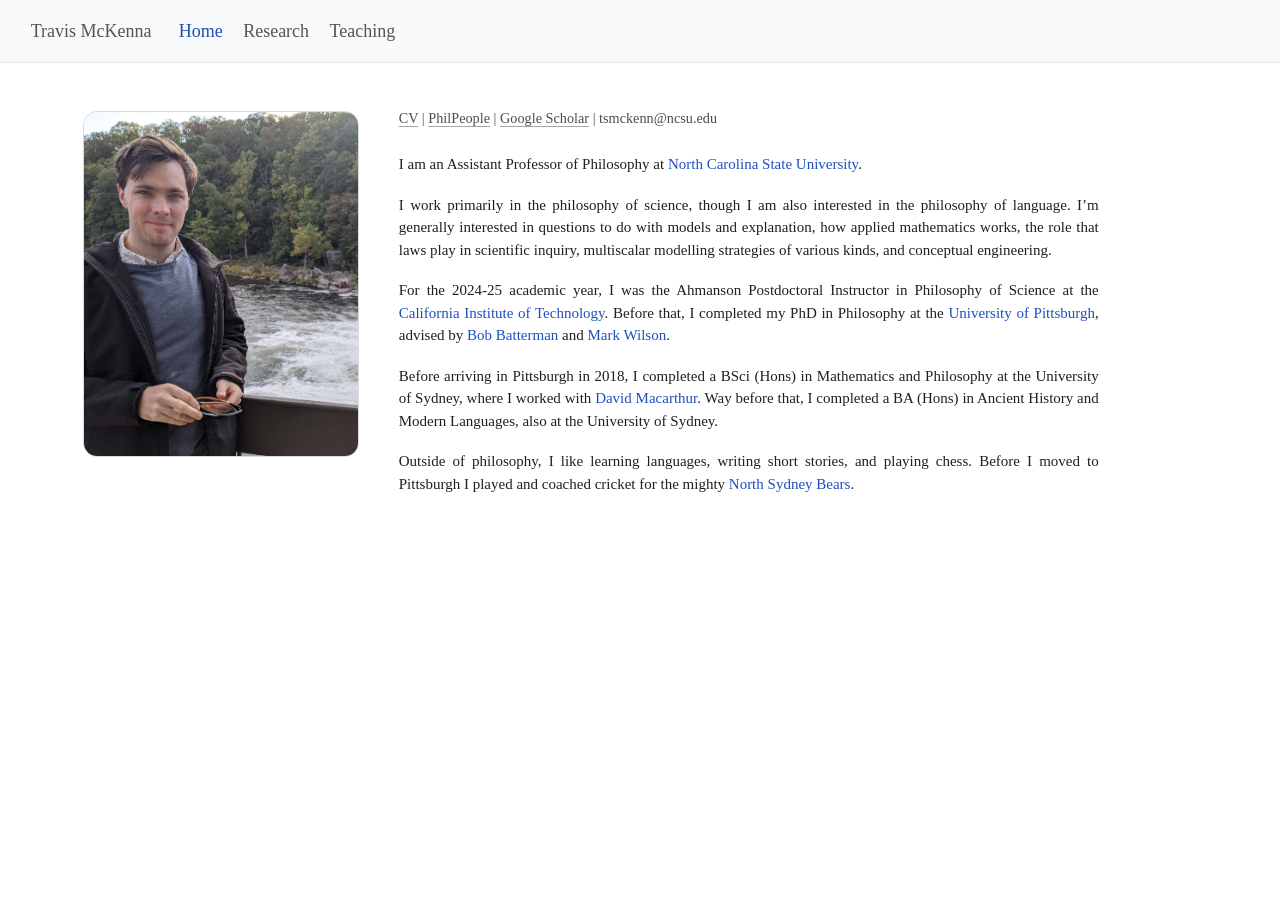
==== index.html @ 8fc80655 "Initial site" ====
<!DOCTYPE html>
<html xmlns="http://www.w3.org/1999/xhtml" lang="en" xml:lang="en"><head>

<meta charset="utf-8">
<meta name="generator" content="quarto-1.8.27">

<meta name="viewport" content="width=device-width, initial-scale=1.0, user-scalable=yes">


<title>Travis McKenna</title>
<style>
code{white-space: pre-wrap;}
span.smallcaps{font-variant: small-caps;}
div.columns{display: flex; gap: min(4vw, 1.5em);}
div.column{flex: auto; overflow-x: auto;}
div.hanging-indent{margin-left: 1.5em; text-indent: -1.5em;}
ul.task-list{list-style: none;}
ul.task-list li input[type="checkbox"] {
  width: 0.8em;
  margin: 0 0.8em 0.2em -1em; /* quarto-specific, see https://github.com/quarto-dev/quarto-cli/issues/4556 */ 
  vertical-align: middle;
}
</style>


<script src="site_libs/quarto-nav/quarto-nav.js"></script>
<script src="site_libs/quarto-nav/headroom.min.js"></script>
<script src="site_libs/clipboard/clipboard.min.js"></script>
<script src="site_libs/quarto-html/quarto.js" type="module"></script>
<script src="site_libs/quarto-html/tabsets/tabsets.js" type="module"></script>
<script src="site_libs/quarto-html/axe/axe-check.js" type="module"></script>
<script src="site_libs/quarto-html/popper.min.js"></script>
<script src="site_libs/quarto-html/tippy.umd.min.js"></script>
<script src="site_libs/quarto-html/anchor.min.js"></script>
<link href="site_libs/quarto-html/tippy.css" rel="stylesheet">
<link href="site_libs/quarto-html/quarto-syntax-highlighting-ed96de9b727972fe78a7b5d16c58bf87.css" rel="stylesheet" id="quarto-text-highlighting-styles">
<script src="site_libs/bootstrap/bootstrap.min.js"></script>
<link href="site_libs/bootstrap/bootstrap-icons.css" rel="stylesheet">
<link href="site_libs/bootstrap/bootstrap-61cd70adf5b8c1949b18c0fe842f1883.min.css" rel="stylesheet" append-hash="true" id="quarto-bootstrap" data-mode="light">
<script id="quarto-search-options" type="application/json">{
  "language": {
    "search-no-results-text": "No results",
    "search-matching-documents-text": "matching documents",
    "search-copy-link-title": "Copy link to search",
    "search-hide-matches-text": "Hide additional matches",
    "search-more-match-text": "more match in this document",
    "search-more-matches-text": "more matches in this document",
    "search-clear-button-title": "Clear",
    "search-text-placeholder": "",
    "search-detached-cancel-button-title": "Cancel",
    "search-submit-button-title": "Submit",
    "search-label": "Search"
  }
}</script>


<link rel="stylesheet" href="styles.css">
</head>

<body class="nav-fixed fullcontent quarto-light">

<div id="quarto-search-results"></div>
  <header id="quarto-header" class="headroom fixed-top">
    <nav class="navbar navbar-expand-lg " data-bs-theme="dark">
      <div class="navbar-container container-fluid">
      <div class="navbar-brand-container mx-auto">
    <a class="navbar-brand" href="./index.html">
    <span class="navbar-title">Travis McKenna</span>
    </a>
  </div>
          <button class="navbar-toggler" type="button" data-bs-toggle="collapse" data-bs-target="#navbarCollapse" aria-controls="navbarCollapse" role="menu" aria-expanded="false" aria-label="Toggle navigation" onclick="if (window.quartoToggleHeadroom) { window.quartoToggleHeadroom(); }">
  <span class="navbar-toggler-icon"></span>
</button>
          <div class="collapse navbar-collapse" id="navbarCollapse">
            <ul class="navbar-nav navbar-nav-scroll me-auto">
  <li class="nav-item">
    <a class="nav-link active" href="./index.html" aria-current="page"> 
<span class="menu-text">Home</span></a>
  </li>  
  <li class="nav-item">
    <a class="nav-link" href="./research.html"> 
<span class="menu-text">Research</span></a>
  </li>  
  <li class="nav-item">
    <a class="nav-link" href="./teaching.html"> 
<span class="menu-text">Teaching</span></a>
  </li>  
</ul>
          </div> <!-- /navcollapse -->
            <div class="quarto-navbar-tools">
</div>
      </div> <!-- /container-fluid -->
    </nav>
</header>
<!-- content -->
<div id="quarto-content" class="quarto-container page-columns page-rows-contents page-layout-article page-navbar">
<!-- sidebar -->
<!-- margin-sidebar -->
    
<!-- main -->
<main class="content" id="quarto-document-content"><header id="title-block-header" class="quarto-title-block"></header>




<div class="home-hero">
<div class="columns">
<div class="column" style="width:25%;">
<p><img src="images/headshot.jpeg" class="headshot img-fluid"></p>
</div><div class="column" style="width:75%;">
<div class="home-links">
<p><a href="files/CV.pdf">CV</a> | <a href="...">PhilPeople</a> | <a href="...">Google Scholar</a> | tsmckenn@ncsu.edu</p>
</div>
<p>I am an Assistant Professor of Philosophy at <a href="https://philrel.chass.ncsu.edu/">North Carolina State University</a>.</p>
<p>I work primarily in the philosophy of science, though I am also interested in the philosophy of language. I’m generally interested in questions to do with models and explanation, how applied mathematics works, the role that laws play in scientific inquiry, multiscalar modelling strategies of various kinds, and conceptual engineering.</p>
<p>For the 2024-25 academic year, I was the Ahmanson Postdoctoral Instructor in Philosophy of Science at the <a href="https://www.hss.caltech.edu/undergraduate-studies/philosophy">California Institute of Technology</a>. Before that, I completed my PhD in Philosophy at the <a href="https://www.philosophy.pitt.edu/">University of Pittsburgh</a>, advised by <a href="https://sites.pitt.edu/~rbatterm/">Bob Batterman</a> and <a href="https://www.philosophy.pitt.edu/people/mwilson">Mark Wilson</a>.</p>
<p>Before arriving in Pittsburgh in 2018, I completed a BSci (Hons) in Mathematics and Philosophy at the University of Sydney, where I worked with <a href="https://www.sydney.edu.au/arts/about/our-people/academic-staff/david-macarthur.html">David Macarthur</a>. Way before that, I completed a BA (Hons) in Ancient History and Modern Languages, also at the University of Sydney.</p>
<p>Outside of philosophy, I like learning languages, writing short stories, and playing chess. Before I moved to Pittsburgh I played and coached cricket for the mighty <a href="https://www.northsydneycc.com.au/">North Sydney Bears</a>.</p>
</div>
</div>


</div>

</main> <!-- /main -->
<script>
document.addEventListener("DOMContentLoaded", function () {
  const toggles = document.querySelectorAll(".abstract-toggle, .course-toggle");

  toggles.forEach((toggle) => {
    toggle.addEventListener("click", function (e) {
      e.preventDefault();

      // Find the nearest container (.pub or .course), then find the content inside it
      const container = toggle.closest(".pub, .course");
      if (!container) return;

      const content = container.querySelector(".abstract-content, .course-content");
      if (!content) return;

      content.style.display =
        content.style.display === "none" || content.style.display === ""
          ? "block"
          : "none";
    });
  });
});
</script>
<script id="quarto-html-after-body" type="application/javascript">
  window.document.addEventListener("DOMContentLoaded", function (event) {
    const icon = "";
    const anchorJS = new window.AnchorJS();
    anchorJS.options = {
      placement: 'right',
      icon: icon
    };
    anchorJS.add('.anchored');
    const isCodeAnnotation = (el) => {
      for (const clz of el.classList) {
        if (clz.startsWith('code-annotation-')) {                     
          return true;
        }
      }
      return false;
    }
    const onCopySuccess = function(e) {
      // button target
      const button = e.trigger;
      // don't keep focus
      button.blur();
      // flash "checked"
      button.classList.add('code-copy-button-checked');
      var currentTitle = button.getAttribute("title");
      button.setAttribute("title", "Copied!");
      let tooltip;
      if (window.bootstrap) {
        button.setAttribute("data-bs-toggle", "tooltip");
        button.setAttribute("data-bs-placement", "left");
        button.setAttribute("data-bs-title", "Copied!");
        tooltip = new bootstrap.Tooltip(button, 
          { trigger: "manual", 
            customClass: "code-copy-button-tooltip",
            offset: [0, -8]});
        tooltip.show();    
      }
      setTimeout(function() {
        if (tooltip) {
          tooltip.hide();
          button.removeAttribute("data-bs-title");
          button.removeAttribute("data-bs-toggle");
          button.removeAttribute("data-bs-placement");
        }
        button.setAttribute("title", currentTitle);
        button.classList.remove('code-copy-button-checked');
      }, 1000);
      // clear code selection
      e.clearSelection();
    }
    const getTextToCopy = function(trigger) {
      const outerScaffold = trigger.parentElement.cloneNode(true);
      const codeEl = outerScaffold.querySelector('code');
      for (const childEl of codeEl.children) {
        if (isCodeAnnotation(childEl)) {
          childEl.remove();
        }
      }
      return codeEl.innerText;
    }
    const clipboard = new window.ClipboardJS('.code-copy-button:not([data-in-quarto-modal])', {
      text: getTextToCopy
    });
    clipboard.on('success', onCopySuccess);
    if (window.document.getElementById('quarto-embedded-source-code-modal')) {
      const clipboardModal = new window.ClipboardJS('.code-copy-button[data-in-quarto-modal]', {
        text: getTextToCopy,
        container: window.document.getElementById('quarto-embedded-source-code-modal')
      });
      clipboardModal.on('success', onCopySuccess);
    }
      var localhostRegex = new RegExp(/^(?:http|https):\/\/localhost\:?[0-9]*\//);
      var mailtoRegex = new RegExp(/^mailto:/);
        var filterRegex = new RegExp('/' + window.location.host + '/');
      var isInternal = (href) => {
          return filterRegex.test(href) || localhostRegex.test(href) || mailtoRegex.test(href);
      }
      // Inspect non-navigation links and adorn them if external
     var links = window.document.querySelectorAll('a[href]:not(.nav-link):not(.navbar-brand):not(.toc-action):not(.sidebar-link):not(.sidebar-item-toggle):not(.pagination-link):not(.no-external):not([aria-hidden]):not(.dropdown-item):not(.quarto-navigation-tool):not(.about-link)');
      for (var i=0; i<links.length; i++) {
        const link = links[i];
        if (!isInternal(link.href)) {
          // undo the damage that might have been done by quarto-nav.js in the case of
          // links that we want to consider external
          if (link.dataset.originalHref !== undefined) {
            link.href = link.dataset.originalHref;
          }
        }
      }
    function tippyHover(el, contentFn, onTriggerFn, onUntriggerFn) {
      const config = {
        allowHTML: true,
        maxWidth: 500,
        delay: 100,
        arrow: false,
        appendTo: function(el) {
            return el.parentElement;
        },
        interactive: true,
        interactiveBorder: 10,
        theme: 'quarto',
        placement: 'bottom-start',
      };
      if (contentFn) {
        config.content = contentFn;
      }
      if (onTriggerFn) {
        config.onTrigger = onTriggerFn;
      }
      if (onUntriggerFn) {
        config.onUntrigger = onUntriggerFn;
      }
      window.tippy(el, config); 
    }
    const noterefs = window.document.querySelectorAll('a[role="doc-noteref"]');
    for (var i=0; i<noterefs.length; i++) {
      const ref = noterefs[i];
      tippyHover(ref, function() {
        // use id or data attribute instead here
        let href = ref.getAttribute('data-footnote-href') || ref.getAttribute('href');
        try { href = new URL(href).hash; } catch {}
        const id = href.replace(/^#\/?/, "");
        const note = window.document.getElementById(id);
        if (note) {
          return note.innerHTML;
        } else {
          return "";
        }
      });
    }
    const xrefs = window.document.querySelectorAll('a.quarto-xref');
    const processXRef = (id, note) => {
      // Strip column container classes
      const stripColumnClz = (el) => {
        el.classList.remove("page-full", "page-columns");
        if (el.children) {
          for (const child of el.children) {
            stripColumnClz(child);
          }
        }
      }
      stripColumnClz(note)
      if (id === null || id.startsWith('sec-')) {
        // Special case sections, only their first couple elements
        const container = document.createElement("div");
        if (note.children && note.children.length > 2) {
          container.appendChild(note.children[0].cloneNode(true));
          for (let i = 1; i < note.children.length; i++) {
            const child = note.children[i];
            if (child.tagName === "P" && child.innerText === "") {
              continue;
            } else {
              container.appendChild(child.cloneNode(true));
              break;
            }
          }
          if (window.Quarto?.typesetMath) {
            window.Quarto.typesetMath(container);
          }
          return container.innerHTML
        } else {
          if (window.Quarto?.typesetMath) {
            window.Quarto.typesetMath(note);
          }
          return note.innerHTML;
        }
      } else {
        // Remove any anchor links if they are present
        const anchorLink = note.querySelector('a.anchorjs-link');
        if (anchorLink) {
          anchorLink.remove();
        }
        if (window.Quarto?.typesetMath) {
          window.Quarto.typesetMath(note);
        }
        if (note.classList.contains("callout")) {
          return note.outerHTML;
        } else {
          return note.innerHTML;
        }
      }
    }
    for (var i=0; i<xrefs.length; i++) {
      const xref = xrefs[i];
      tippyHover(xref, undefined, function(instance) {
        instance.disable();
        let url = xref.getAttribute('href');
        let hash = undefined; 
        if (url.startsWith('#')) {
          hash = url;
        } else {
          try { hash = new URL(url).hash; } catch {}
        }
        if (hash) {
          const id = hash.replace(/^#\/?/, "");
          const note = window.document.getElementById(id);
          if (note !== null) {
            try {
              const html = processXRef(id, note.cloneNode(true));
              instance.setContent(html);
            } finally {
              instance.enable();
              instance.show();
            }
          } else {
            // See if we can fetch this
            fetch(url.split('#')[0])
            .then(res => res.text())
            .then(html => {
              const parser = new DOMParser();
              const htmlDoc = parser.parseFromString(html, "text/html");
              const note = htmlDoc.getElementById(id);
              if (note !== null) {
                const html = processXRef(id, note);
                instance.setContent(html);
              } 
            }).finally(() => {
              instance.enable();
              instance.show();
            });
          }
        } else {
          // See if we can fetch a full url (with no hash to target)
          // This is a special case and we should probably do some content thinning / targeting
          fetch(url)
          .then(res => res.text())
          .then(html => {
            const parser = new DOMParser();
            const htmlDoc = parser.parseFromString(html, "text/html");
            const note = htmlDoc.querySelector('main.content');
            if (note !== null) {
              // This should only happen for chapter cross references
              // (since there is no id in the URL)
              // remove the first header
              if (note.children.length > 0 && note.children[0].tagName === "HEADER") {
                note.children[0].remove();
              }
              const html = processXRef(null, note);
              instance.setContent(html);
            } 
          }).finally(() => {
            instance.enable();
            instance.show();
          });
        }
      }, function(instance) {
      });
    }
        let selectedAnnoteEl;
        const selectorForAnnotation = ( cell, annotation) => {
          let cellAttr = 'data-code-cell="' + cell + '"';
          let lineAttr = 'data-code-annotation="' +  annotation + '"';
          const selector = 'span[' + cellAttr + '][' + lineAttr + ']';
          return selector;
        }
        const selectCodeLines = (annoteEl) => {
          const doc = window.document;
          const targetCell = annoteEl.getAttribute("data-target-cell");
          const targetAnnotation = annoteEl.getAttribute("data-target-annotation");
          const annoteSpan = window.document.querySelector(selectorForAnnotation(targetCell, targetAnnotation));
          const lines = annoteSpan.getAttribute("data-code-lines").split(",");
          const lineIds = lines.map((line) => {
            return targetCell + "-" + line;
          })
          let top = null;
          let height = null;
          let parent = null;
          if (lineIds.length > 0) {
              //compute the position of the single el (top and bottom and make a div)
              const el = window.document.getElementById(lineIds[0]);
              top = el.offsetTop;
              height = el.offsetHeight;
              parent = el.parentElement.parentElement;
            if (lineIds.length > 1) {
              const lastEl = window.document.getElementById(lineIds[lineIds.length - 1]);
              const bottom = lastEl.offsetTop + lastEl.offsetHeight;
              height = bottom - top;
            }
            if (top !== null && height !== null && parent !== null) {
              // cook up a div (if necessary) and position it 
              let div = window.document.getElementById("code-annotation-line-highlight");
              if (div === null) {
                div = window.document.createElement("div");
                div.setAttribute("id", "code-annotation-line-highlight");
                div.style.position = 'absolute';
                parent.appendChild(div);
              }
              div.style.top = top - 2 + "px";
              div.style.height = height + 4 + "px";
              div.style.left = 0;
              let gutterDiv = window.document.getElementById("code-annotation-line-highlight-gutter");
              if (gutterDiv === null) {
                gutterDiv = window.document.createElement("div");
                gutterDiv.setAttribute("id", "code-annotation-line-highlight-gutter");
                gutterDiv.style.position = 'absolute';
                const codeCell = window.document.getElementById(targetCell);
                const gutter = codeCell.querySelector('.code-annotation-gutter');
                gutter.appendChild(gutterDiv);
              }
              gutterDiv.style.top = top - 2 + "px";
              gutterDiv.style.height = height + 4 + "px";
            }
            selectedAnnoteEl = annoteEl;
          }
        };
        const unselectCodeLines = () => {
          const elementsIds = ["code-annotation-line-highlight", "code-annotation-line-highlight-gutter"];
          elementsIds.forEach((elId) => {
            const div = window.document.getElementById(elId);
            if (div) {
              div.remove();
            }
          });
          selectedAnnoteEl = undefined;
        };
          // Handle positioning of the toggle
      window.addEventListener(
        "resize",
        throttle(() => {
          elRect = undefined;
          if (selectedAnnoteEl) {
            selectCodeLines(selectedAnnoteEl);
          }
        }, 10)
      );
      function throttle(fn, ms) {
      let throttle = false;
      let timer;
        return (...args) => {
          if(!throttle) { // first call gets through
              fn.apply(this, args);
              throttle = true;
          } else { // all the others get throttled
              if(timer) clearTimeout(timer); // cancel #2
              timer = setTimeout(() => {
                fn.apply(this, args);
                timer = throttle = false;
              }, ms);
          }
        };
      }
        // Attach click handler to the DT
        const annoteDls = window.document.querySelectorAll('dt[data-target-cell]');
        for (const annoteDlNode of annoteDls) {
          annoteDlNode.addEventListener('click', (event) => {
            const clickedEl = event.target;
            if (clickedEl !== selectedAnnoteEl) {
              unselectCodeLines();
              const activeEl = window.document.querySelector('dt[data-target-cell].code-annotation-active');
              if (activeEl) {
                activeEl.classList.remove('code-annotation-active');
              }
              selectCodeLines(clickedEl);
              clickedEl.classList.add('code-annotation-active');
            } else {
              // Unselect the line
              unselectCodeLines();
              clickedEl.classList.remove('code-annotation-active');
            }
          });
        }
    const findCites = (el) => {
      const parentEl = el.parentElement;
      if (parentEl) {
        const cites = parentEl.dataset.cites;
        if (cites) {
          return {
            el,
            cites: cites.split(' ')
          };
        } else {
          return findCites(el.parentElement)
        }
      } else {
        return undefined;
      }
    };
    var bibliorefs = window.document.querySelectorAll('a[role="doc-biblioref"]');
    for (var i=0; i<bibliorefs.length; i++) {
      const ref = bibliorefs[i];
      const citeInfo = findCites(ref);
      if (citeInfo) {
        tippyHover(citeInfo.el, function() {
          var popup = window.document.createElement('div');
          citeInfo.cites.forEach(function(cite) {
            var citeDiv = window.document.createElement('div');
            citeDiv.classList.add('hanging-indent');
            citeDiv.classList.add('csl-entry');
            var biblioDiv = window.document.getElementById('ref-' + cite);
            if (biblioDiv) {
              citeDiv.innerHTML = biblioDiv.innerHTML;
            }
            popup.appendChild(citeDiv);
          });
          return popup.innerHTML;
        });
      }
    }
  });
  </script>
</div> <!-- /content -->




</body></html>
---- site_libs/quarto-html/tippy.css ----
.tippy-box[data-animation=fade][data-state=hidden]{opacity:0}[data-tippy-root]{max-width:calc(100vw - 10px)}.tippy-box{position:relative;background-color:#333;color:#fff;border-radius:4px;font-size:14px;line-height:1.4;white-space:normal;outline:0;transition-property:transform,visibility,opacity}.tippy-box[data-placement^=top]>.tippy-arrow{bottom:0}.tippy-box[data-placement^=top]>.tippy-arrow:before{bottom:-7px;left:0;border-width:8px 8px 0;border-top-color:initial;transform-origin:center top}.tippy-box[data-placement^=bottom]>.tippy-arrow{top:0}.tippy-box[data-placement^=bottom]>.tippy-arrow:before{top:-7px;left:0;border-width:0 8px 8px;border-bottom-color:initial;transform-origin:center bottom}.tippy-box[data-placement^=left]>.tippy-arrow{right:0}.tippy-box[data-placement^=left]>.tippy-arrow:before{border-width:8px 0 8px 8px;border-left-color:initial;right:-7px;transform-origin:center left}.tippy-box[data-placement^=right]>.tippy-arrow{left:0}.tippy-box[data-placement^=right]>.tippy-arrow:before{left:-7px;border-width:8px 8px 8px 0;border-right-color:initial;transform-origin:center right}.tippy-box[data-inertia][data-state=visible]{transition-timing-function:cubic-bezier(.54,1.5,.38,1.11)}.tippy-arrow{width:16px;height:16px;color:#333}.tippy-arrow:before{content:"";position:absolute;border-color:transparent;border-style:solid}.tippy-content{position:relative;padding:5px 9px;z-index:1}
---- site_libs/quarto-html/quarto-syntax-highlighting-ed96de9b727972fe78a7b5d16c58bf87.css ----
/* quarto syntax highlight colors */
:root {
  --quarto-hl-ot-color: #003B4F;
  --quarto-hl-at-color: #657422;
  --quarto-hl-ss-color: #20794D;
  --quarto-hl-an-color: #5E5E5E;
  --quarto-hl-fu-color: #4758AB;
  --quarto-hl-st-color: #20794D;
  --quarto-hl-cf-color: #003B4F;
  --quarto-hl-op-color: #5E5E5E;
  --quarto-hl-er-color: #AD0000;
  --quarto-hl-bn-color: #AD0000;
  --quarto-hl-al-color: #AD0000;
  --quarto-hl-va-color: #111111;
  --quarto-hl-bu-color: inherit;
  --quarto-hl-ex-color: inherit;
  --quarto-hl-pp-color: #AD0000;
  --quarto-hl-in-color: #5E5E5E;
  --quarto-hl-vs-color: #20794D;
  --quarto-hl-wa-color: #5E5E5E;
  --quarto-hl-do-color: #5E5E5E;
  --quarto-hl-im-color: #00769E;
  --quarto-hl-ch-color: #20794D;
  --quarto-hl-dt-color: #AD0000;
  --quarto-hl-fl-color: #AD0000;
  --quarto-hl-co-color: #5E5E5E;
  --quarto-hl-cv-color: #5E5E5E;
  --quarto-hl-cn-color: #8f5902;
  --quarto-hl-sc-color: #5E5E5E;
  --quarto-hl-dv-color: #AD0000;
  --quarto-hl-kw-color: #003B4F;
}

/* other quarto variables */
:root {
  --quarto-font-monospace: SFMono-Regular, Menlo, Monaco, Consolas, "Liberation Mono", "Courier New", monospace;
}

/* syntax highlight based on Pandoc's rules */
pre > code.sourceCode > span {
  color: #003B4F;
}

code.sourceCode > span {
  color: #003B4F;
}

div.sourceCode,
div.sourceCode pre.sourceCode {
  color: #003B4F;
}

/* Normal */
code span {
  color: #003B4F;
}

/* Alert */
code span.al {
  color: #AD0000;
  font-style: inherit;
}

/* Annotation */
code span.an {
  color: #5E5E5E;
  font-style: inherit;
}

/* Attribute */
code span.at {
  color: #657422;
  font-style: inherit;
}

/* BaseN */
code span.bn {
  color: #AD0000;
  font-style: inherit;
}

/* BuiltIn */
code span.bu {
  font-style: inherit;
}

/* ControlFlow */
code span.cf {
  color: #003B4F;
  font-weight: bold;
  font-style: inherit;
}

/* Char */
code span.ch {
  color: #20794D;
  font-style: inherit;
}

/* Constant */
code span.cn {
  color: #8f5902;
  font-style: inherit;
}

/* Comment */
code span.co {
  color: #5E5E5E;
  font-style: inherit;
}

/* CommentVar */
code span.cv {
  color: #5E5E5E;
  font-style: italic;
}

/* Documentation */
code span.do {
  color: #5E5E5E;
  font-style: italic;
}

/* DataType */
code span.dt {
  color: #AD0000;
  font-style: inherit;
}

/* DecVal */
code span.dv {
  color: #AD0000;
  font-style: inherit;
}

/* Error */
code span.er {
  color: #AD0000;
  font-style: inherit;
}

/* Extension */
code span.ex {
  font-style: inherit;
}

/* Float */
code span.fl {
  color: #AD0000;
  font-style: inherit;
}

/* Function */
code span.fu {
  color: #4758AB;
  font-style: inherit;
}

/* Import */
code span.im {
  color: #00769E;
  font-style: inherit;
}

/* Information */
code span.in {
  color: #5E5E5E;
  font-style: inherit;
}

/* Keyword */
code span.kw {
  color: #003B4F;
  font-weight: bold;
  font-style: inherit;
}

/* Operator */
code span.op {
  color: #5E5E5E;
  font-style: inherit;
}

/* Other */
code span.ot {
  color: #003B4F;
  font-style: inherit;
}

/* Preprocessor */
code span.pp {
  color: #AD0000;
  font-style: inherit;
}

/* SpecialChar */
code span.sc {
  color: #5E5E5E;
  font-style: inherit;
}

/* SpecialString */
code span.ss {
  color: #20794D;
  font-style: inherit;
}

/* String */
code span.st {
  color: #20794D;
  font-style: inherit;
}

/* Variable */
code span.va {
  color: #111111;
  font-style: inherit;
}

/* VerbatimString */
code span.vs {
  color: #20794D;
  font-style: inherit;
}

/* Warning */
code span.wa {
  color: #5E5E5E;
  font-style: italic;
}

.prevent-inlining {
  content: "</";
}

/*# sourceMappingURL=0920dd6d7437995b8cdf7429764427b1.css.map */
---- styles.css ----
/* Quarto/Bootstrap container width override */
#quarto-content .container,
#quarto-content .container-fluid,
#quarto-content .page-columns {
  max-width: 1100px !important;
}

/* --- Typography: make it feel academic, not template-y --- */
:root {
  --serif: "Iowan Old Style", "Palatino Linotype", Palatino, "Book Antiqua",
           "Times New Roman", Times, serif;
  --sans: -apple-system, BlinkMacSystemFont, "Segoe UI", Roboto, Arial, sans-serif;
}

.home-hero .column:last-child {
  max-width: 700px;   /* sweet spot: 600–680 */
}

.home-hero .column:last-child p {
  margin-bottom: 1.2em;   /* try 1.1–1.3em */
}

.pub {
  margin-bottom: 1.1em;
}

.pub-main {
  margin-bottom: 0.05em;
}

.pub-links {
  margin-top: 0;
  margin-bottom: 0.8em;
  font-size: 0.95em;
}

.pub-links a {
  color: #666;
}



.home-hero .column:last-child p {
  text-align: justify;
  text-justify: inter-word;

  hyphens: auto;
  -webkit-hyphens: auto;
  -ms-hyphens: auto;
}

.home-links {
  font-size: 0.95em;
  margin-bottom: 1.4rem;
  color: rgba(0,0,0,0.70);
}

.home-links a {
  color: inherit;
  text-decoration: underline;
  text-decoration-color: rgba(0,0,0,0.35);
}
.home-links a:hover {
  text-decoration-color: rgba(0,0,0,0.65);
}

/* --- Calmer typography --- */
body {
  font-family: var(--serif) !important;
  font-size: 15px;          /* was 18; try 16–17 */
  line-height: 1.5;
  color: rgba(0,0,0,0.88);
}

p {
  margin: 0 0 1.20rem 0;    /* paragraph spacing */
}

a {
  color: #1f4fbf;
  text-decoration: none;
}
a:hover {
  text-decoration: underline;
  text-underline-offset: 2px;
}

h1, h2, h3 {
  font-family: var(--serif) !important;
  letter-spacing: -0.01em;
}

/* --- Homepage hero layout tweaks --- */
.home-hero .columns {
  column-gap: 1.2rem;
  align-items: start;
}

/* Reduce the left padding so the image sits more left */
.home-hero {
  margin-top: 0.5rem;
}

.home-hero .headshot {
  transform: translateX(-40px);
}

/* This targets Quarto's content wrapper padding on the homepage only */
.home-hero {
  position: relative;
}

/* Headshot styling */
.headshot {
  width: 100%;
  border-radius: 14px;
  border: 1px solid rgba(0,0,0,0.15);
  display: block;
  margin-top: 0.15rem;
}

.abstract-toggle {
  color: inherit;
  text-decoration: none;
  cursor: pointer;
}

.abstract-toggle:hover {
  text-decoration: underline;
}

.abstract-content {
  display: none;              /* keep hidden by default */
  white-space: normal;
  font-family: inherit;
  font-size: 0.95em;
  line-height: 1.5;
  color: #444;
  margin-top: 0.4em;
  margin-left: 0.2em;
}


/* Slight spacing between entries */
p {
  margin-bottom: 0.4rem;
}

/* --- Navbar: quieter, more academic --- */
.navbar, .navbar a, .navbar-brand {
  font-family: var(--serif) !important;
  font-size: 18px;
}

.navbar {
  border-bottom: 1px solid rgba(0,0,0,0.08);
}

.anchorjs-link {
  display: none !important;
}


/* Only affect headings on the teaching page */
.teaching-page h4 {
  margin-top: 4.0rem;
  margin-bottom: 0.6rem;
}

/* Optional: first one tighter */
.teaching-page h4:first-of-type {
  margin-top: 1.2rem;
}

.teaching-page .pub {
  margin-bottom: 1rem;
}

.teaching-page .pub-links {
  font-size: 0.95em;
  opacity: 0.75;
}

.teaching-page h4 {
  padding-top: 0.8rem;
  border-top: 1px solid rgba(0,0,0,0.08);
}

.teaching-page h4:first-of-type {
  border-top: none;
  padding-top: 0;
}

.teaching-page .pub-main {
  font-weight: 500;
}

.teaching-page h4.inst-ncsu{
  margin-top: 1rem;      /* keeps your section spacing */
  margin-bottom: 0.8rem;
}

.teaching-page h4.inst-caltech,
.teaching-page h4.inst-pitt{
  margin-top: 3rem;      /* keeps your section spacing */
  margin-bottom: 0.8rem;
}

/* NC State (red) */
.teaching-page h4.inst-ncsu{
  color: #CC0000;
}

/* Caltech (orange) */
.teaching-page h4.inst-caltech{
  color: #E07A00;
}

/* Pittsburgh (blue) */
.teaching-page h4.inst-pitt{
  color: #1E4FA3;
}
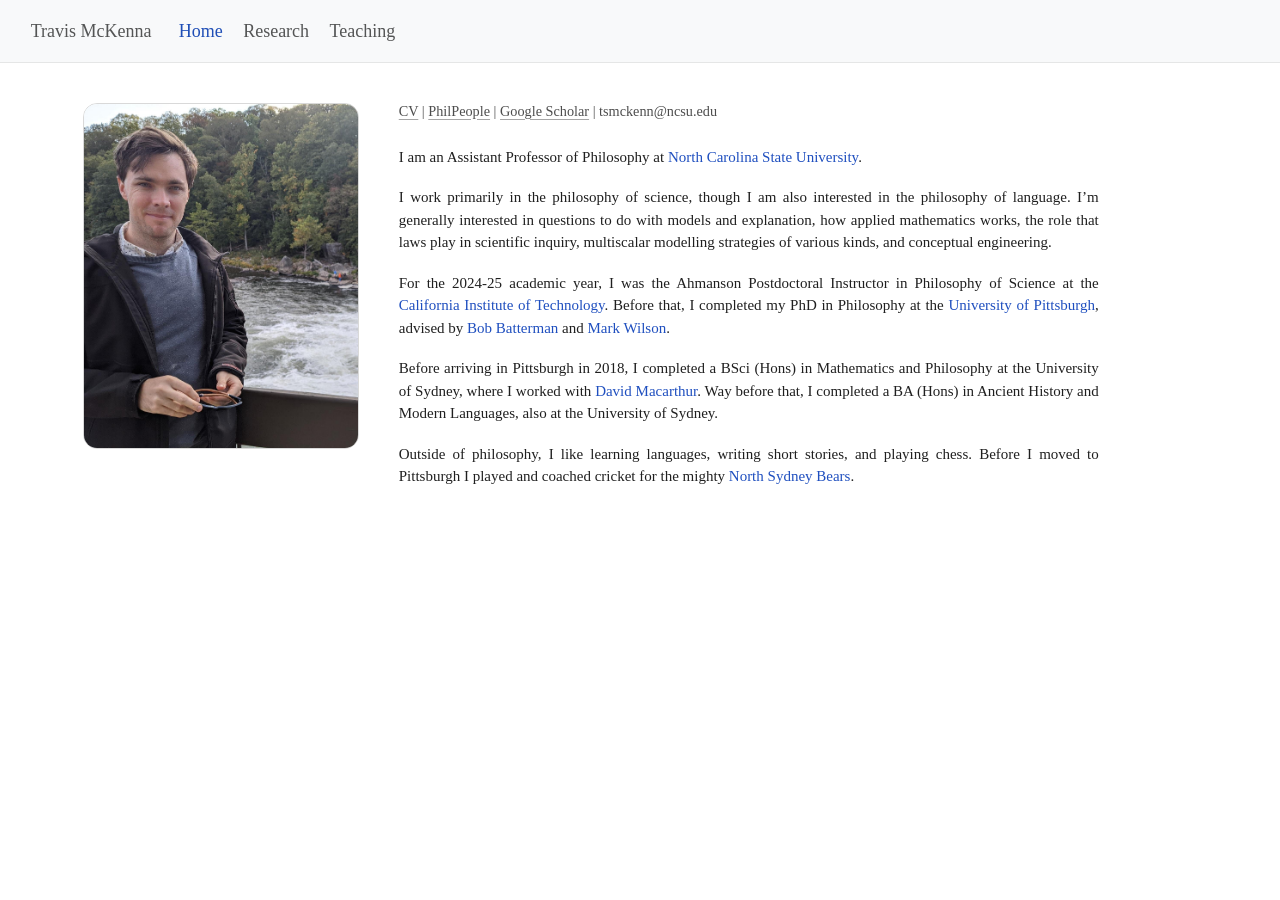
==== commit 22c65993: "Updates to Website" ====
--- a/index.html
+++ b/index.html
@@ -25,6 +25,7 @@
 
 <script src="site_libs/quarto-nav/quarto-nav.js"></script>
 <script src="site_libs/quarto-nav/headroom.min.js"></script>
+<link href="./favicon.ico" rel="icon">
 <script src="site_libs/clipboard/clipboard.min.js"></script>
 <script src="site_libs/quarto-html/quarto.js" type="module"></script>
 <script src="site_libs/quarto-html/tabsets/tabsets.js" type="module"></script>
@@ -109,7 +110,7 @@
 <p><img src="images/headshot.jpeg" class="headshot img-fluid"></p>
 </div><div class="column" style="width:75%;">
 <div class="home-links">
-<p><a href="files/CV.pdf">CV</a> | <a href="...">PhilPeople</a> | <a href="...">Google Scholar</a> | tsmckenn@ncsu.edu</p>
+<p><a href="files/CV.pdf">CV</a> | <a href="https://philpeople.org/profiles/travis-mckenna">PhilPeople</a> | <a href="https://scholar.google.com/citations?user=3LP8fyIAAAAJ&amp;hl=en">Google Scholar</a> | tsmckenn@ncsu.edu</p>
 </div>
 <p>I am an Assistant Professor of Philosophy at <a href="https://philrel.chass.ncsu.edu/">North Carolina State University</a>.</p>
 <p>I work primarily in the philosophy of science, though I am also interested in the philosophy of language. I’m generally interested in questions to do with models and explanation, how applied mathematics works, the role that laws play in scientific inquiry, multiscalar modelling strategies of various kinds, and conceptual engineering.</p>
--- a/styles.css
+++ b/styles.css
@@ -3,6 +3,10 @@
 #quarto-content .container-fluid,
 #quarto-content .page-columns {
   max-width: 1100px !important;
+}
+
+.quarto-title-block {
+  display: none;
 }
 
 /* --- Typography: make it feel academic, not template-y --- */
